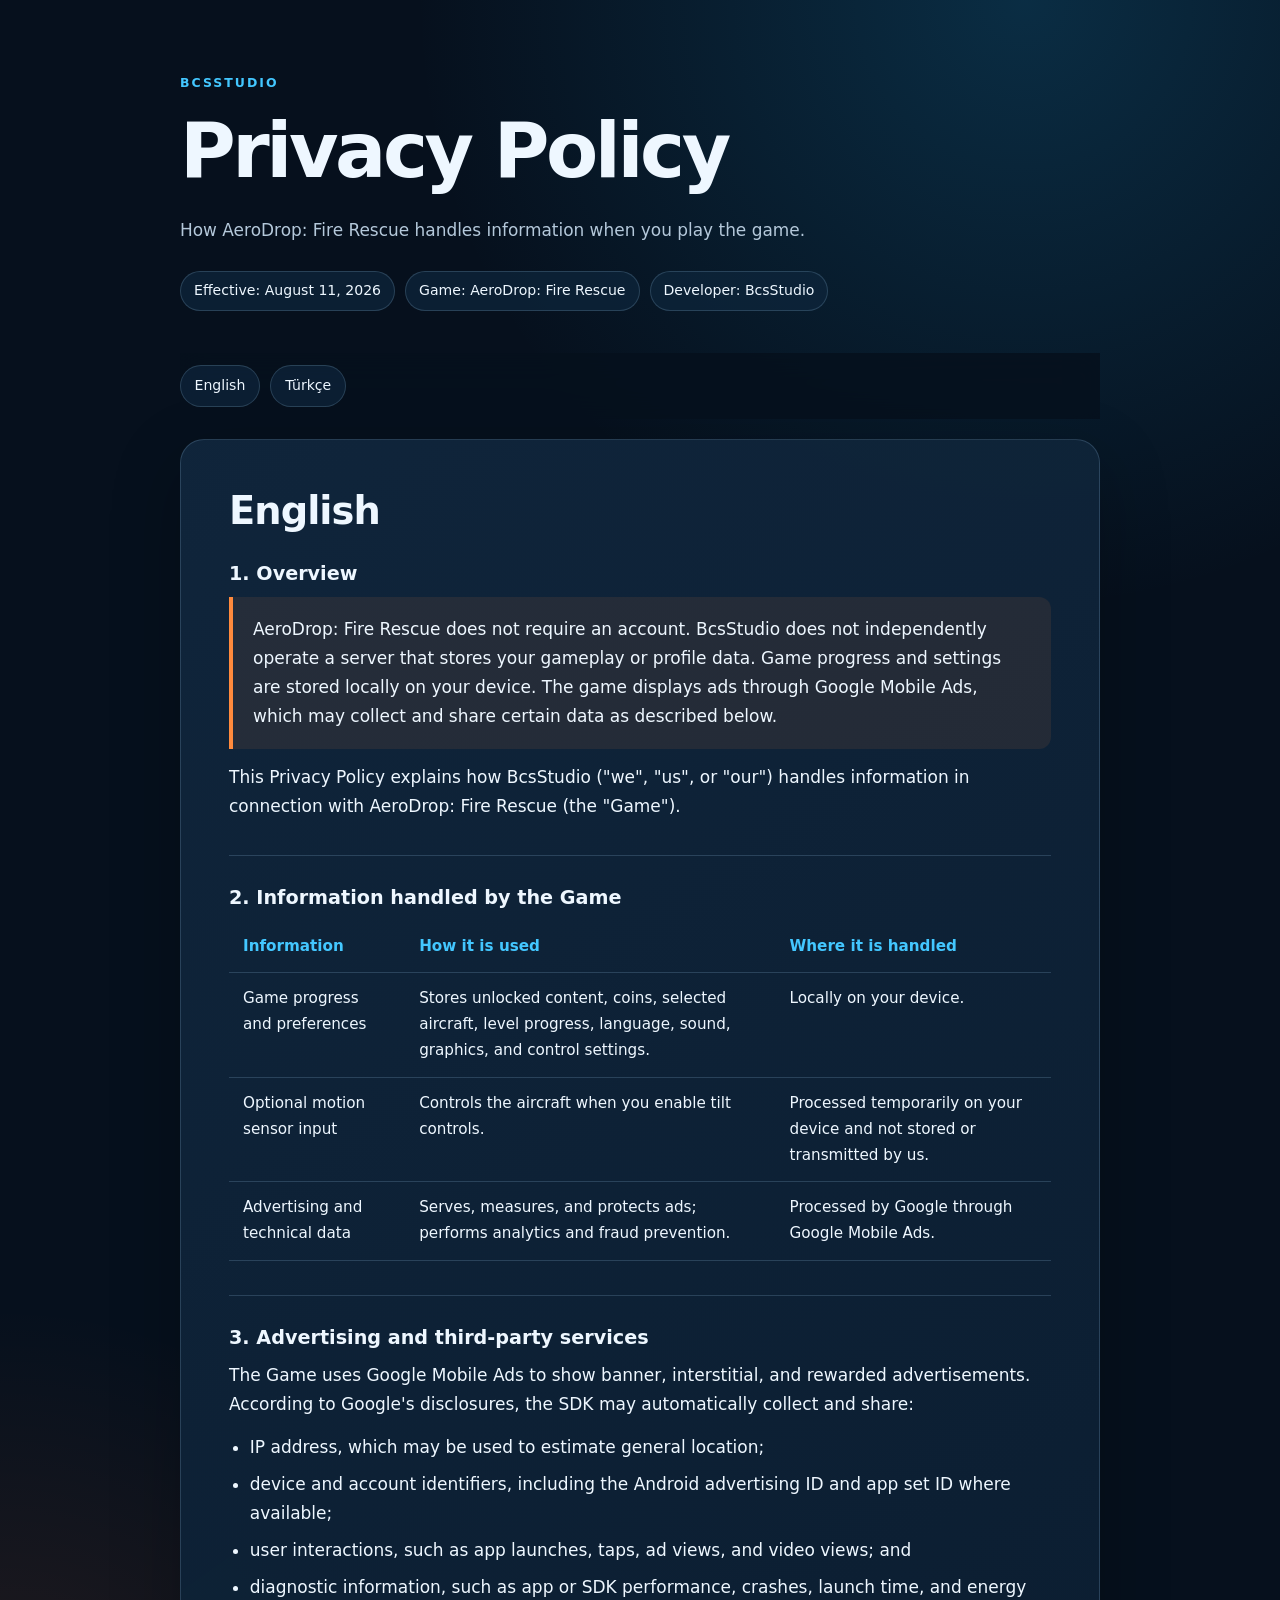
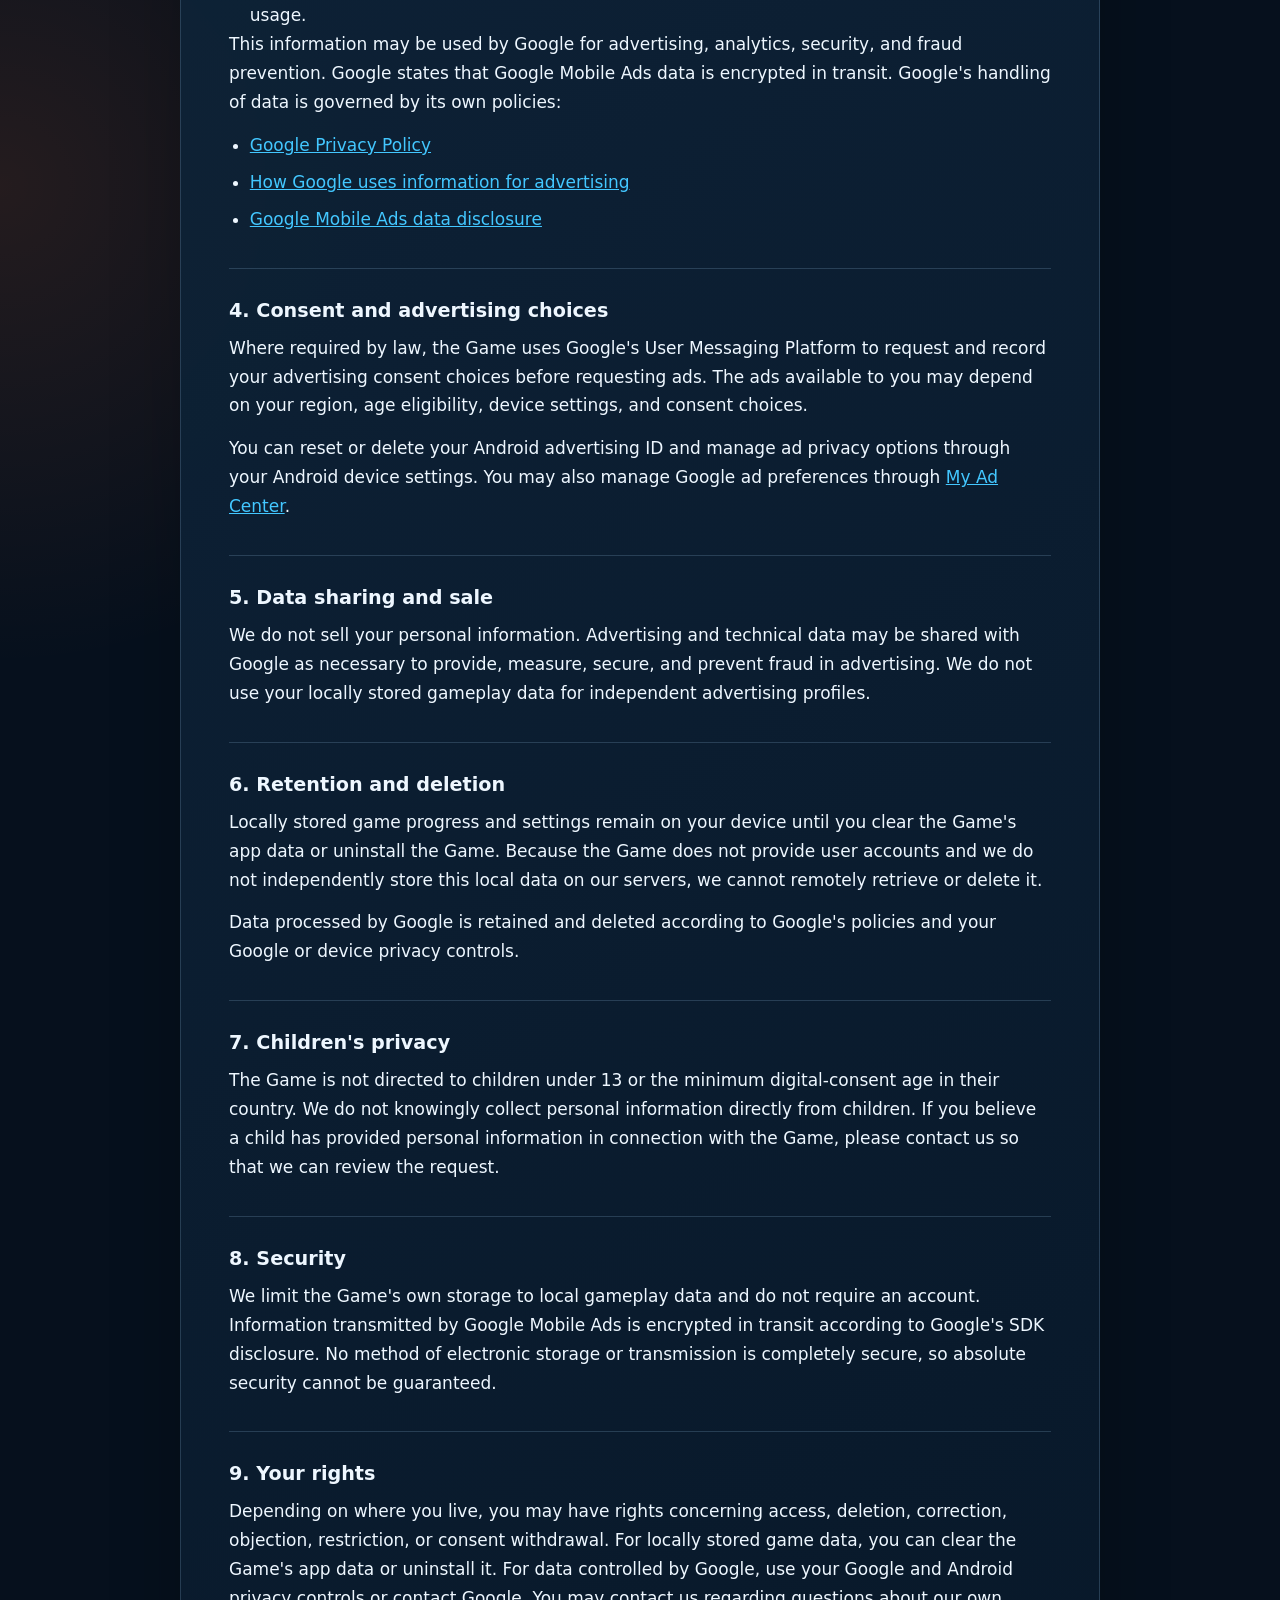
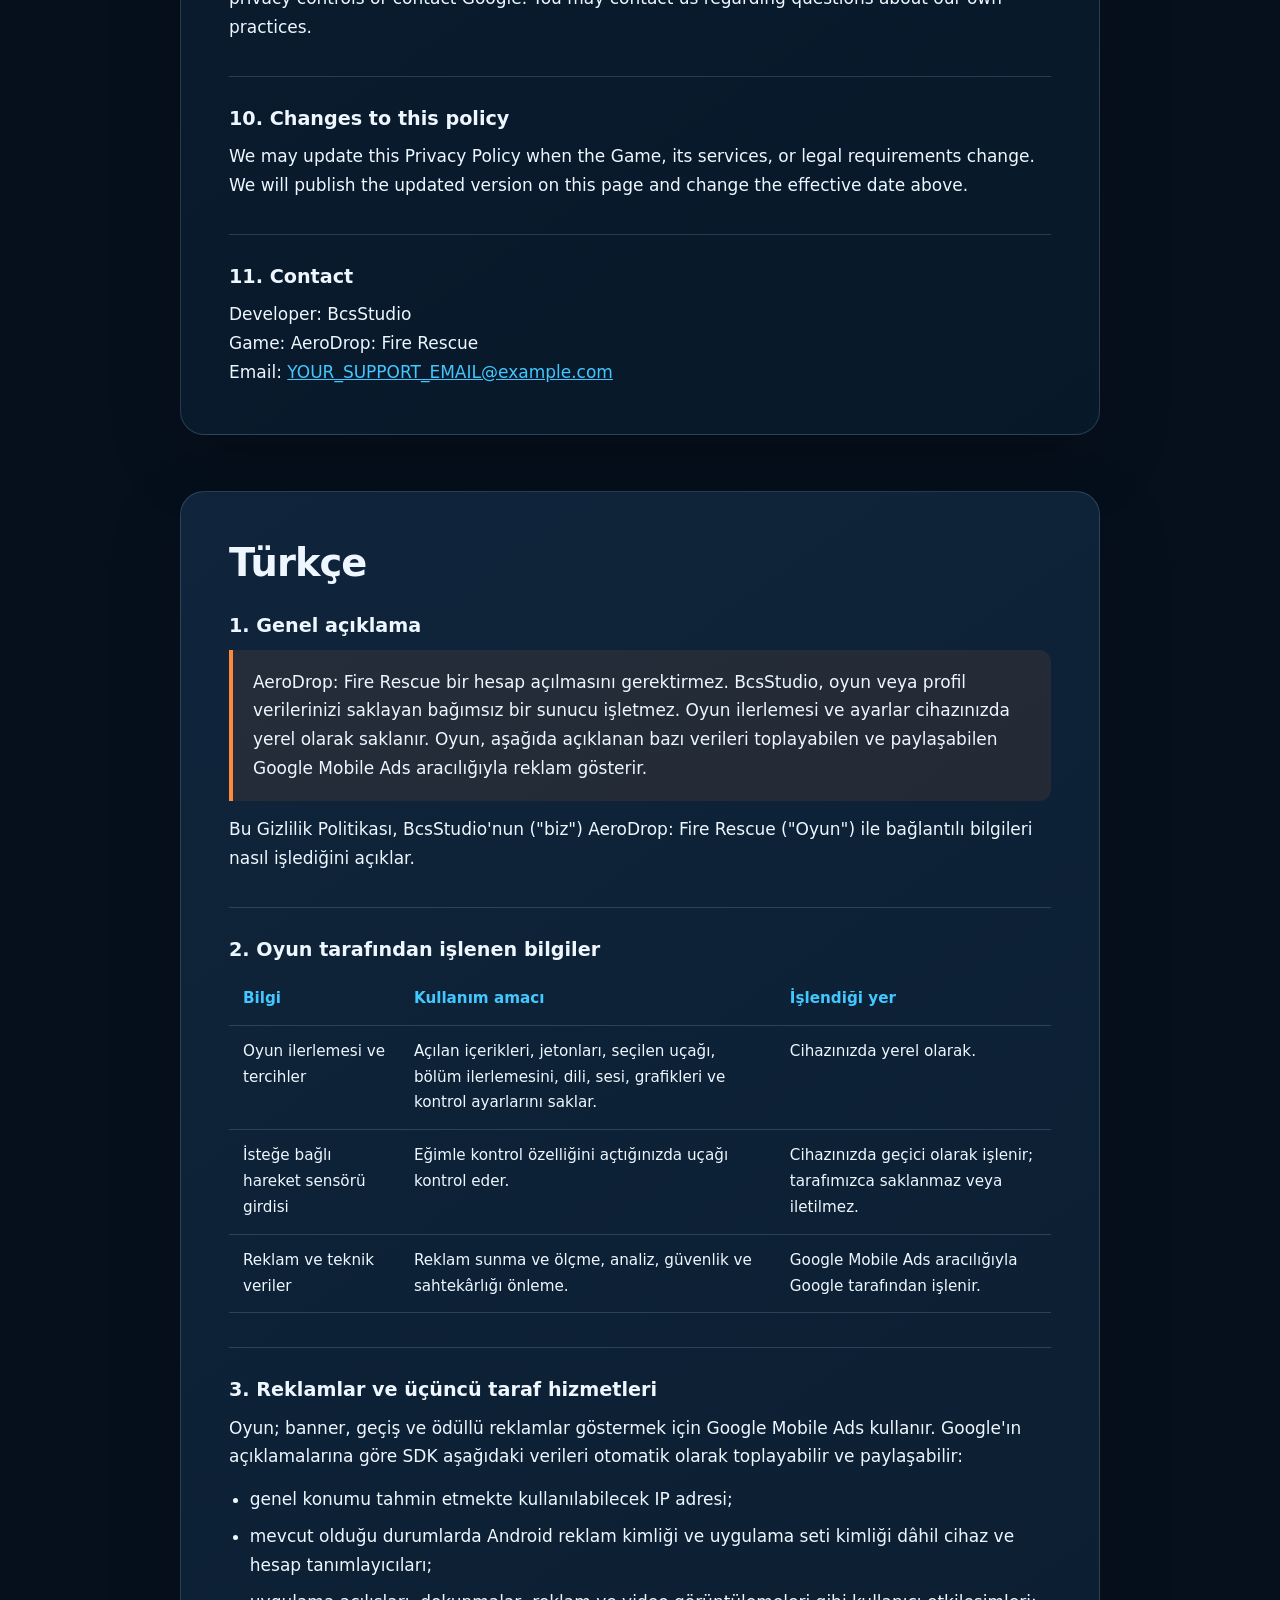
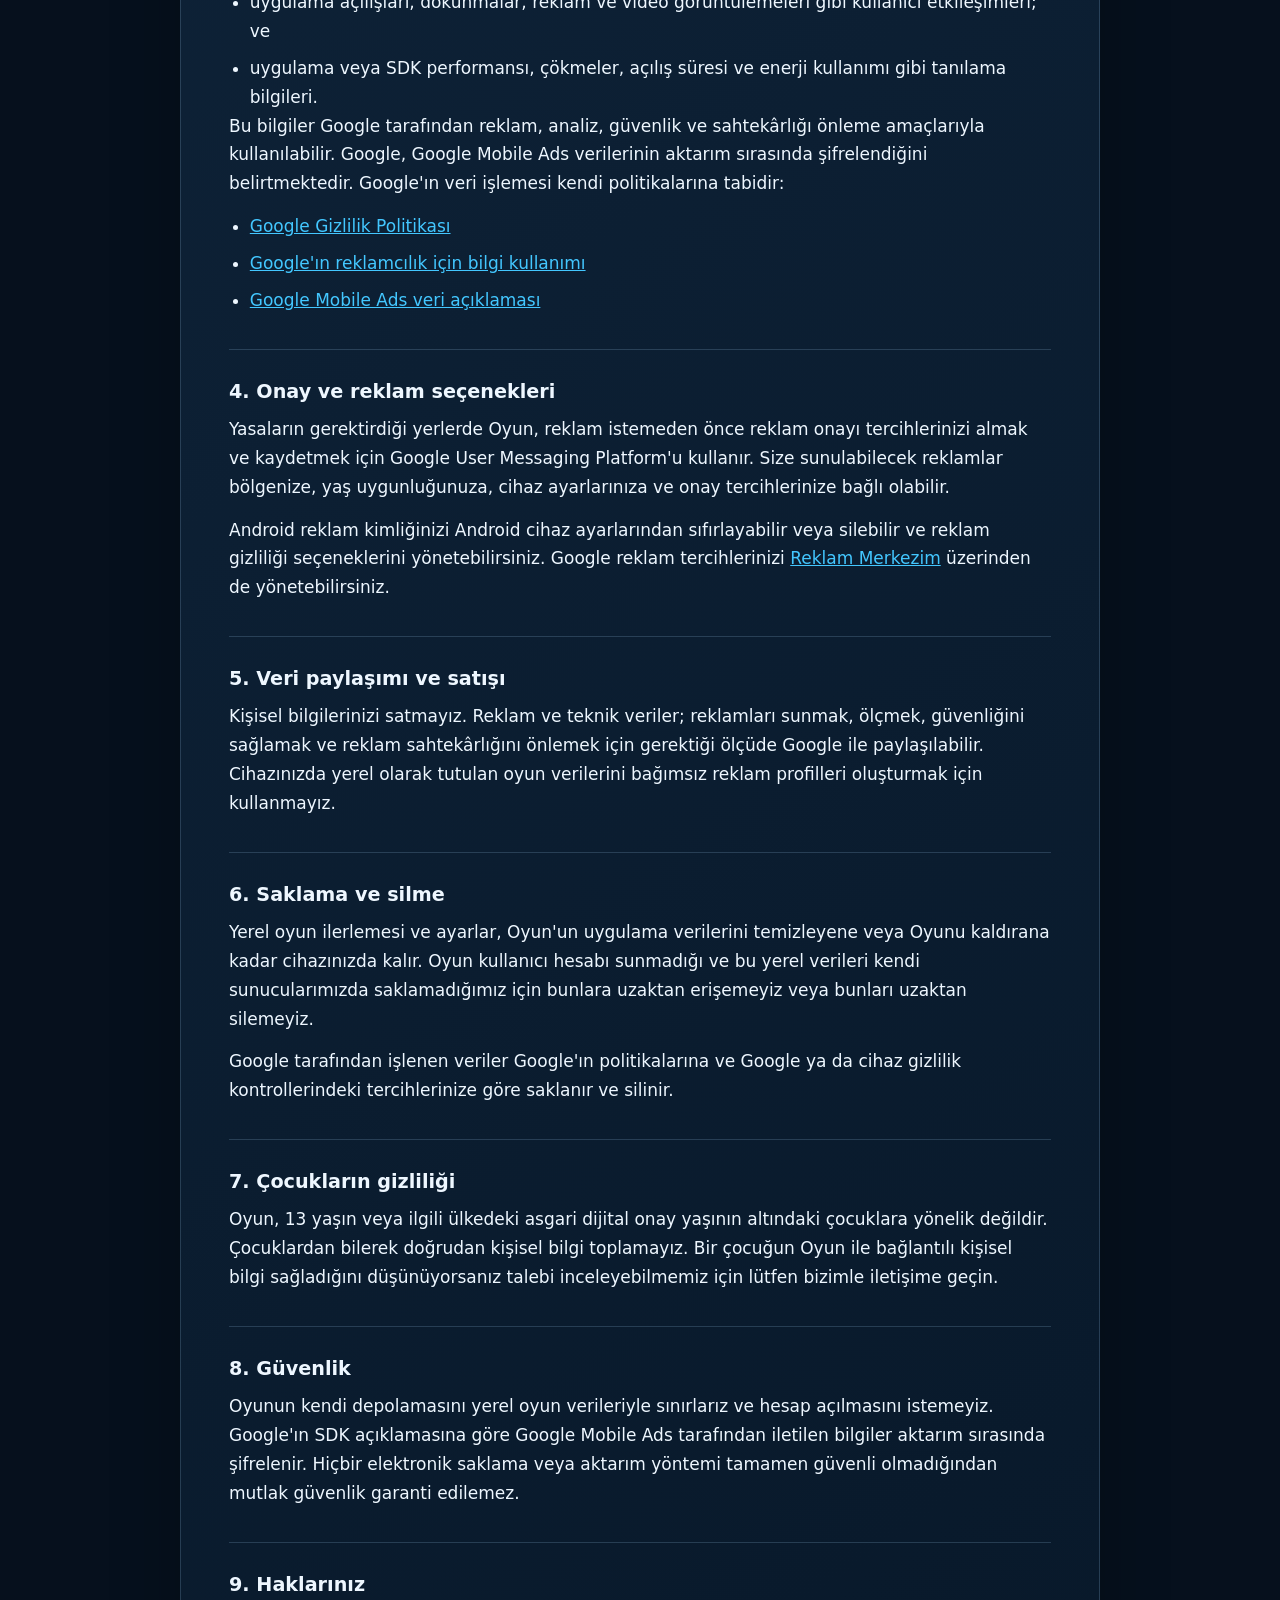
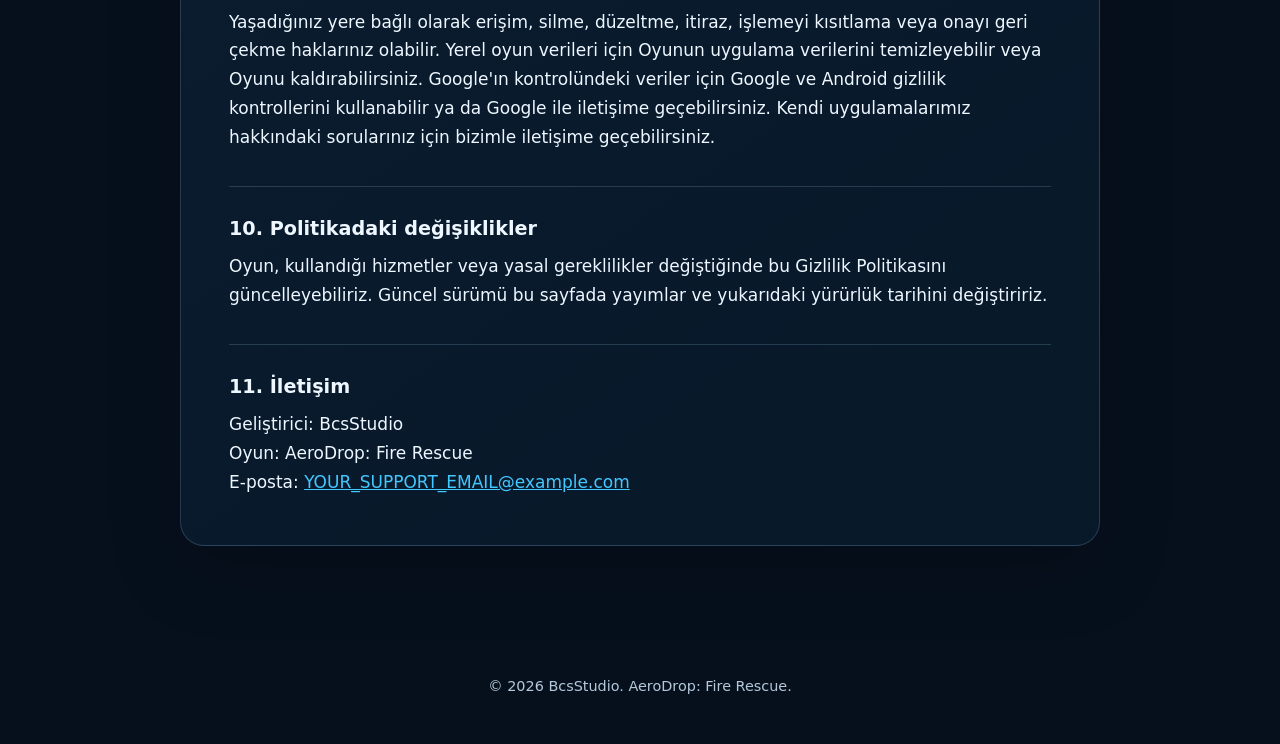
==== Game/aerodrop_fire_rescue_privacy-policy.html @ 4486714a "Add files via upload" ====
<!doctype html>
<html lang="en">
<head>
  <meta charset="utf-8">
  <meta name="viewport" content="width=device-width, initial-scale=1">
  <meta name="description" content="Privacy Policy for AeroDrop: Fire Rescue by BcsStudio.">
  <title>Privacy Policy | AeroDrop: Fire Rescue</title>
  <style>
    :root {
      color-scheme: dark;
      --bg: #06101d;
      --surface: #0b1b2d;
      --surface-2: #10263c;
      --text: #eef7ff;
      --muted: #b4c8da;
      --line: rgba(153, 201, 234, 0.2);
      --accent: #43c7ff;
      --accent-2: #ff8a3d;
      --max-width: 920px;
    }

    * { box-sizing: border-box; }

    html { scroll-behavior: smooth; }

    body {
      margin: 0;
      background:
        radial-gradient(circle at 80% 0%, rgba(23, 137, 190, 0.24), transparent 38rem),
        radial-gradient(circle at 0% 25%, rgba(255, 111, 38, 0.12), transparent 30rem),
        var(--bg);
      color: var(--text);
      font-family: Inter, ui-sans-serif, system-ui, -apple-system, BlinkMacSystemFont, "Segoe UI", sans-serif;
      font-size: 17px;
      line-height: 1.7;
    }

    a { color: var(--accent); }
    a:hover { color: #8ee1ff; }
    a:focus-visible { outline: 3px solid var(--accent-2); outline-offset: 4px; }

    .shell {
      width: min(calc(100% - 32px), var(--max-width));
      margin: 0 auto;
    }

    header { padding: 72px 0 42px; }

    .eyebrow {
      margin: 0 0 12px;
      color: var(--accent);
      font-size: 0.78rem;
      font-weight: 800;
      letter-spacing: 0.16em;
      text-transform: uppercase;
    }

    h1, h2, h3 { line-height: 1.2; }

    h1 {
      max-width: 760px;
      margin: 0;
      font-size: clamp(2.25rem, 7vw, 4.75rem);
      letter-spacing: -0.045em;
    }

    .subtitle {
      max-width: 680px;
      margin: 20px 0 0;
      color: var(--muted);
      font-size: 1.06rem;
    }

    .meta {
      display: flex;
      flex-wrap: wrap;
      gap: 10px;
      margin-top: 26px;
    }

    .pill, .language-nav a {
      border: 1px solid var(--line);
      border-radius: 999px;
      background: rgba(14, 38, 60, 0.72);
      color: var(--text);
      font-size: 0.88rem;
      text-decoration: none;
    }

    .pill { padding: 7px 13px; }

    .language-nav {
      position: sticky;
      top: 0;
      z-index: 10;
      display: flex;
      gap: 10px;
      padding: 12px 0;
      background: rgba(6, 16, 29, 0.88);
      backdrop-filter: blur(14px);
    }

    .language-nav a { padding: 8px 14px; }

    main { padding-bottom: 72px; }

    article {
      margin: 20px 0 56px;
      padding: clamp(22px, 5vw, 48px);
      border: 1px solid var(--line);
      border-radius: 24px;
      background: linear-gradient(145deg, rgba(16, 38, 60, 0.96), rgba(8, 25, 42, 0.94));
      box-shadow: 0 24px 70px rgba(0, 0, 0, 0.24);
    }

    article > h2 {
      margin: 0 0 28px;
      font-size: clamp(1.65rem, 4vw, 2.4rem);
      letter-spacing: -0.025em;
    }

    section + section {
      margin-top: 34px;
      padding-top: 30px;
      border-top: 1px solid var(--line);
    }

    h3 { margin: 0 0 12px; font-size: 1.2rem; }
    p { margin: 0 0 14px; }
    p:last-child { margin-bottom: 0; }
    ul { margin: 10px 0 0; padding-left: 1.3rem; }
    li + li { margin-top: 8px; }

    .summary {
      padding: 18px 20px;
      border-left: 4px solid var(--accent-2);
      border-radius: 0 12px 12px 0;
      background: rgba(255, 138, 61, 0.09);
    }

    .table-wrap { overflow-x: auto; }

    table {
      width: 100%;
      border-collapse: collapse;
      font-size: 0.95rem;
    }

    th, td {
      padding: 13px 14px;
      border-bottom: 1px solid var(--line);
      text-align: left;
      vertical-align: top;
    }

    th { color: var(--accent); }

    footer {
      padding: 0 0 46px;
      color: var(--muted);
      font-size: 0.9rem;
      text-align: center;
    }

    @media (max-width: 600px) {
      header { padding-top: 48px; }
      body { font-size: 16px; }
      article { border-radius: 18px; }
      th, td { min-width: 180px; }
    }

    @media (prefers-reduced-motion: reduce) {
      html { scroll-behavior: auto; }
    }
  </style>
</head>
<body>
  <header class="shell">
    <p class="eyebrow">BcsStudio</p>
    <h1>Privacy Policy</h1>
    <p class="subtitle">How AeroDrop: Fire Rescue handles information when you play the game.</p>
    <div class="meta" aria-label="Policy details">
      <span class="pill">Effective: August 11, 2026</span>
      <span class="pill">Game: AeroDrop: Fire Rescue</span>
      <span class="pill">Developer: BcsStudio</span>
    </div>
  </header>

  <div class="shell language-nav" aria-label="Language navigation">
    <a href="#english" lang="en">English</a>
    <a href="#turkce" lang="tr">Türkçe</a>
  </div>

  <main class="shell">
    <article id="english" lang="en">
      <h2>English</h2>

      <section>
        <h3>1. Overview</h3>
        <p class="summary">AeroDrop: Fire Rescue does not require an account. BcsStudio does not independently operate a server that stores your gameplay or profile data. Game progress and settings are stored locally on your device. The game displays ads through Google Mobile Ads, which may collect and share certain data as described below.</p>
        <p>This Privacy Policy explains how BcsStudio ("we", "us", or "our") handles information in connection with AeroDrop: Fire Rescue (the "Game").</p>
      </section>

      <section>
        <h3>2. Information handled by the Game</h3>
        <div class="table-wrap">
          <table>
            <thead>
              <tr><th>Information</th><th>How it is used</th><th>Where it is handled</th></tr>
            </thead>
            <tbody>
              <tr><td>Game progress and preferences</td><td>Stores unlocked content, coins, selected aircraft, level progress, language, sound, graphics, and control settings.</td><td>Locally on your device.</td></tr>
              <tr><td>Optional motion sensor input</td><td>Controls the aircraft when you enable tilt controls.</td><td>Processed temporarily on your device and not stored or transmitted by us.</td></tr>
              <tr><td>Advertising and technical data</td><td>Serves, measures, and protects ads; performs analytics and fraud prevention.</td><td>Processed by Google through Google Mobile Ads.</td></tr>
            </tbody>
          </table>
        </div>
      </section>

      <section>
        <h3>3. Advertising and third-party services</h3>
        <p>The Game uses Google Mobile Ads to show banner, interstitial, and rewarded advertisements. According to Google's disclosures, the SDK may automatically collect and share:</p>
        <ul>
          <li>IP address, which may be used to estimate general location;</li>
          <li>device and account identifiers, including the Android advertising ID and app set ID where available;</li>
          <li>user interactions, such as app launches, taps, ad views, and video views; and</li>
          <li>diagnostic information, such as app or SDK performance, crashes, launch time, and energy usage.</li>
        </ul>
        <p>This information may be used by Google for advertising, analytics, security, and fraud prevention. Google states that Google Mobile Ads data is encrypted in transit. Google's handling of data is governed by its own policies:</p>
        <ul>
          <li><a href="https://policies.google.com/privacy" rel="noopener noreferrer">Google Privacy Policy</a></li>
          <li><a href="https://policies.google.com/technologies/ads" rel="noopener noreferrer">How Google uses information for advertising</a></li>
          <li><a href="https://developers.google.com/admob/android/privacy/play-data-disclosure" rel="noopener noreferrer">Google Mobile Ads data disclosure</a></li>
        </ul>
      </section>

      <section>
        <h3>4. Consent and advertising choices</h3>
        <p>Where required by law, the Game uses Google's User Messaging Platform to request and record your advertising consent choices before requesting ads. The ads available to you may depend on your region, age eligibility, device settings, and consent choices.</p>
        <p>You can reset or delete your Android advertising ID and manage ad privacy options through your Android device settings. You may also manage Google ad preferences through <a href="https://myadcenter.google.com/" rel="noopener noreferrer">My Ad Center</a>.</p>
      </section>

      <section>
        <h3>5. Data sharing and sale</h3>
        <p>We do not sell your personal information. Advertising and technical data may be shared with Google as necessary to provide, measure, secure, and prevent fraud in advertising. We do not use your locally stored gameplay data for independent advertising profiles.</p>
      </section>

      <section>
        <h3>6. Retention and deletion</h3>
        <p>Locally stored game progress and settings remain on your device until you clear the Game's app data or uninstall the Game. Because the Game does not provide user accounts and we do not independently store this local data on our servers, we cannot remotely retrieve or delete it.</p>
        <p>Data processed by Google is retained and deleted according to Google's policies and your Google or device privacy controls.</p>
      </section>

      <section>
        <h3>7. Children's privacy</h3>
        <p>The Game is not directed to children under 13 or the minimum digital-consent age in their country. We do not knowingly collect personal information directly from children. If you believe a child has provided personal information in connection with the Game, please contact us so that we can review the request.</p>
      </section>

      <section>
        <h3>8. Security</h3>
        <p>We limit the Game's own storage to local gameplay data and do not require an account. Information transmitted by Google Mobile Ads is encrypted in transit according to Google's SDK disclosure. No method of electronic storage or transmission is completely secure, so absolute security cannot be guaranteed.</p>
      </section>

      <section>
        <h3>9. Your rights</h3>
        <p>Depending on where you live, you may have rights concerning access, deletion, correction, objection, restriction, or consent withdrawal. For locally stored game data, you can clear the Game's app data or uninstall it. For data controlled by Google, use your Google and Android privacy controls or contact Google. You may contact us regarding questions about our own practices.</p>
      </section>

      <section>
        <h3>10. Changes to this policy</h3>
        <p>We may update this Privacy Policy when the Game, its services, or legal requirements change. We will publish the updated version on this page and change the effective date above.</p>
      </section>

      <section>
        <h3>11. Contact</h3>
        <p>Developer: BcsStudio<br>Game: AeroDrop: Fire Rescue<br>Email: <a href="mailto:YOUR_SUPPORT_EMAIL@example.com">YOUR_SUPPORT_EMAIL@example.com</a></p>
      </section>
    </article>

    <article id="turkce" lang="tr">
      <h2>Türkçe</h2>

      <section>
        <h3>1. Genel açıklama</h3>
        <p class="summary">AeroDrop: Fire Rescue bir hesap açılmasını gerektirmez. BcsStudio, oyun veya profil verilerinizi saklayan bağımsız bir sunucu işletmez. Oyun ilerlemesi ve ayarlar cihazınızda yerel olarak saklanır. Oyun, aşağıda açıklanan bazı verileri toplayabilen ve paylaşabilen Google Mobile Ads aracılığıyla reklam gösterir.</p>
        <p>Bu Gizlilik Politikası, BcsStudio'nun ("biz") AeroDrop: Fire Rescue ("Oyun") ile bağlantılı bilgileri nasıl işlediğini açıklar.</p>
      </section>

      <section>
        <h3>2. Oyun tarafından işlenen bilgiler</h3>
        <div class="table-wrap">
          <table>
            <thead>
              <tr><th>Bilgi</th><th>Kullanım amacı</th><th>İşlendiği yer</th></tr>
            </thead>
            <tbody>
              <tr><td>Oyun ilerlemesi ve tercihler</td><td>Açılan içerikleri, jetonları, seçilen uçağı, bölüm ilerlemesini, dili, sesi, grafikleri ve kontrol ayarlarını saklar.</td><td>Cihazınızda yerel olarak.</td></tr>
              <tr><td>İsteğe bağlı hareket sensörü girdisi</td><td>Eğimle kontrol özelliğini açtığınızda uçağı kontrol eder.</td><td>Cihazınızda geçici olarak işlenir; tarafımızca saklanmaz veya iletilmez.</td></tr>
              <tr><td>Reklam ve teknik veriler</td><td>Reklam sunma ve ölçme, analiz, güvenlik ve sahtekârlığı önleme.</td><td>Google Mobile Ads aracılığıyla Google tarafından işlenir.</td></tr>
            </tbody>
          </table>
        </div>
      </section>

      <section>
        <h3>3. Reklamlar ve üçüncü taraf hizmetleri</h3>
        <p>Oyun; banner, geçiş ve ödüllü reklamlar göstermek için Google Mobile Ads kullanır. Google'ın açıklamalarına göre SDK aşağıdaki verileri otomatik olarak toplayabilir ve paylaşabilir:</p>
        <ul>
          <li>genel konumu tahmin etmekte kullanılabilecek IP adresi;</li>
          <li>mevcut olduğu durumlarda Android reklam kimliği ve uygulama seti kimliği dâhil cihaz ve hesap tanımlayıcıları;</li>
          <li>uygulama açılışları, dokunmalar, reklam ve video görüntülemeleri gibi kullanıcı etkileşimleri; ve</li>
          <li>uygulama veya SDK performansı, çökmeler, açılış süresi ve enerji kullanımı gibi tanılama bilgileri.</li>
        </ul>
        <p>Bu bilgiler Google tarafından reklam, analiz, güvenlik ve sahtekârlığı önleme amaçlarıyla kullanılabilir. Google, Google Mobile Ads verilerinin aktarım sırasında şifrelendiğini belirtmektedir. Google'ın veri işlemesi kendi politikalarına tabidir:</p>
        <ul>
          <li><a href="https://policies.google.com/privacy?hl=tr" rel="noopener noreferrer">Google Gizlilik Politikası</a></li>
          <li><a href="https://policies.google.com/technologies/ads?hl=tr" rel="noopener noreferrer">Google'ın reklamcılık için bilgi kullanımı</a></li>
          <li><a href="https://developers.google.com/admob/android/privacy/play-data-disclosure" rel="noopener noreferrer">Google Mobile Ads veri açıklaması</a></li>
        </ul>
      </section>

      <section>
        <h3>4. Onay ve reklam seçenekleri</h3>
        <p>Yasaların gerektirdiği yerlerde Oyun, reklam istemeden önce reklam onayı tercihlerinizi almak ve kaydetmek için Google User Messaging Platform'u kullanır. Size sunulabilecek reklamlar bölgenize, yaş uygunluğunuza, cihaz ayarlarınıza ve onay tercihlerinize bağlı olabilir.</p>
        <p>Android reklam kimliğinizi Android cihaz ayarlarından sıfırlayabilir veya silebilir ve reklam gizliliği seçeneklerini yönetebilirsiniz. Google reklam tercihlerinizi <a href="https://myadcenter.google.com/" rel="noopener noreferrer">Reklam Merkezim</a> üzerinden de yönetebilirsiniz.</p>
      </section>

      <section>
        <h3>5. Veri paylaşımı ve satışı</h3>
        <p>Kişisel bilgilerinizi satmayız. Reklam ve teknik veriler; reklamları sunmak, ölçmek, güvenliğini sağlamak ve reklam sahtekârlığını önlemek için gerektiği ölçüde Google ile paylaşılabilir. Cihazınızda yerel olarak tutulan oyun verilerini bağımsız reklam profilleri oluşturmak için kullanmayız.</p>
      </section>

      <section>
        <h3>6. Saklama ve silme</h3>
        <p>Yerel oyun ilerlemesi ve ayarlar, Oyun'un uygulama verilerini temizleyene veya Oyunu kaldırana kadar cihazınızda kalır. Oyun kullanıcı hesabı sunmadığı ve bu yerel verileri kendi sunucularımızda saklamadığımız için bunlara uzaktan erişemeyiz veya bunları uzaktan silemeyiz.</p>
        <p>Google tarafından işlenen veriler Google'ın politikalarına ve Google ya da cihaz gizlilik kontrollerindeki tercihlerinize göre saklanır ve silinir.</p>
      </section>

      <section>
        <h3>7. Çocukların gizliliği</h3>
        <p>Oyun, 13 yaşın veya ilgili ülkedeki asgari dijital onay yaşının altındaki çocuklara yönelik değildir. Çocuklardan bilerek doğrudan kişisel bilgi toplamayız. Bir çocuğun Oyun ile bağlantılı kişisel bilgi sağladığını düşünüyorsanız talebi inceleyebilmemiz için lütfen bizimle iletişime geçin.</p>
      </section>

      <section>
        <h3>8. Güvenlik</h3>
        <p>Oyunun kendi depolamasını yerel oyun verileriyle sınırlarız ve hesap açılmasını istemeyiz. Google'ın SDK açıklamasına göre Google Mobile Ads tarafından iletilen bilgiler aktarım sırasında şifrelenir. Hiçbir elektronik saklama veya aktarım yöntemi tamamen güvenli olmadığından mutlak güvenlik garanti edilemez.</p>
      </section>

      <section>
        <h3>9. Haklarınız</h3>
        <p>Yaşadığınız yere bağlı olarak erişim, silme, düzeltme, itiraz, işlemeyi kısıtlama veya onayı geri çekme haklarınız olabilir. Yerel oyun verileri için Oyunun uygulama verilerini temizleyebilir veya Oyunu kaldırabilirsiniz. Google'ın kontrolündeki veriler için Google ve Android gizlilik kontrollerini kullanabilir ya da Google ile iletişime geçebilirsiniz. Kendi uygulamalarımız hakkındaki sorularınız için bizimle iletişime geçebilirsiniz.</p>
      </section>

      <section>
        <h3>10. Politikadaki değişiklikler</h3>
        <p>Oyun, kullandığı hizmetler veya yasal gereklilikler değiştiğinde bu Gizlilik Politikasını güncelleyebiliriz. Güncel sürümü bu sayfada yayımlar ve yukarıdaki yürürlük tarihini değiştiririz.</p>
      </section>

      <section>
        <h3>11. İletişim</h3>
        <p>Geliştirici: BcsStudio<br>Oyun: AeroDrop: Fire Rescue<br>E-posta: <a href="mailto:YOUR_SUPPORT_EMAIL@example.com">YOUR_SUPPORT_EMAIL@example.com</a></p>
      </section>
    </article>
  </main>

  <footer class="shell">
    &copy; 2026 BcsStudio. AeroDrop: Fire Rescue.
  </footer>
</body>
</html>
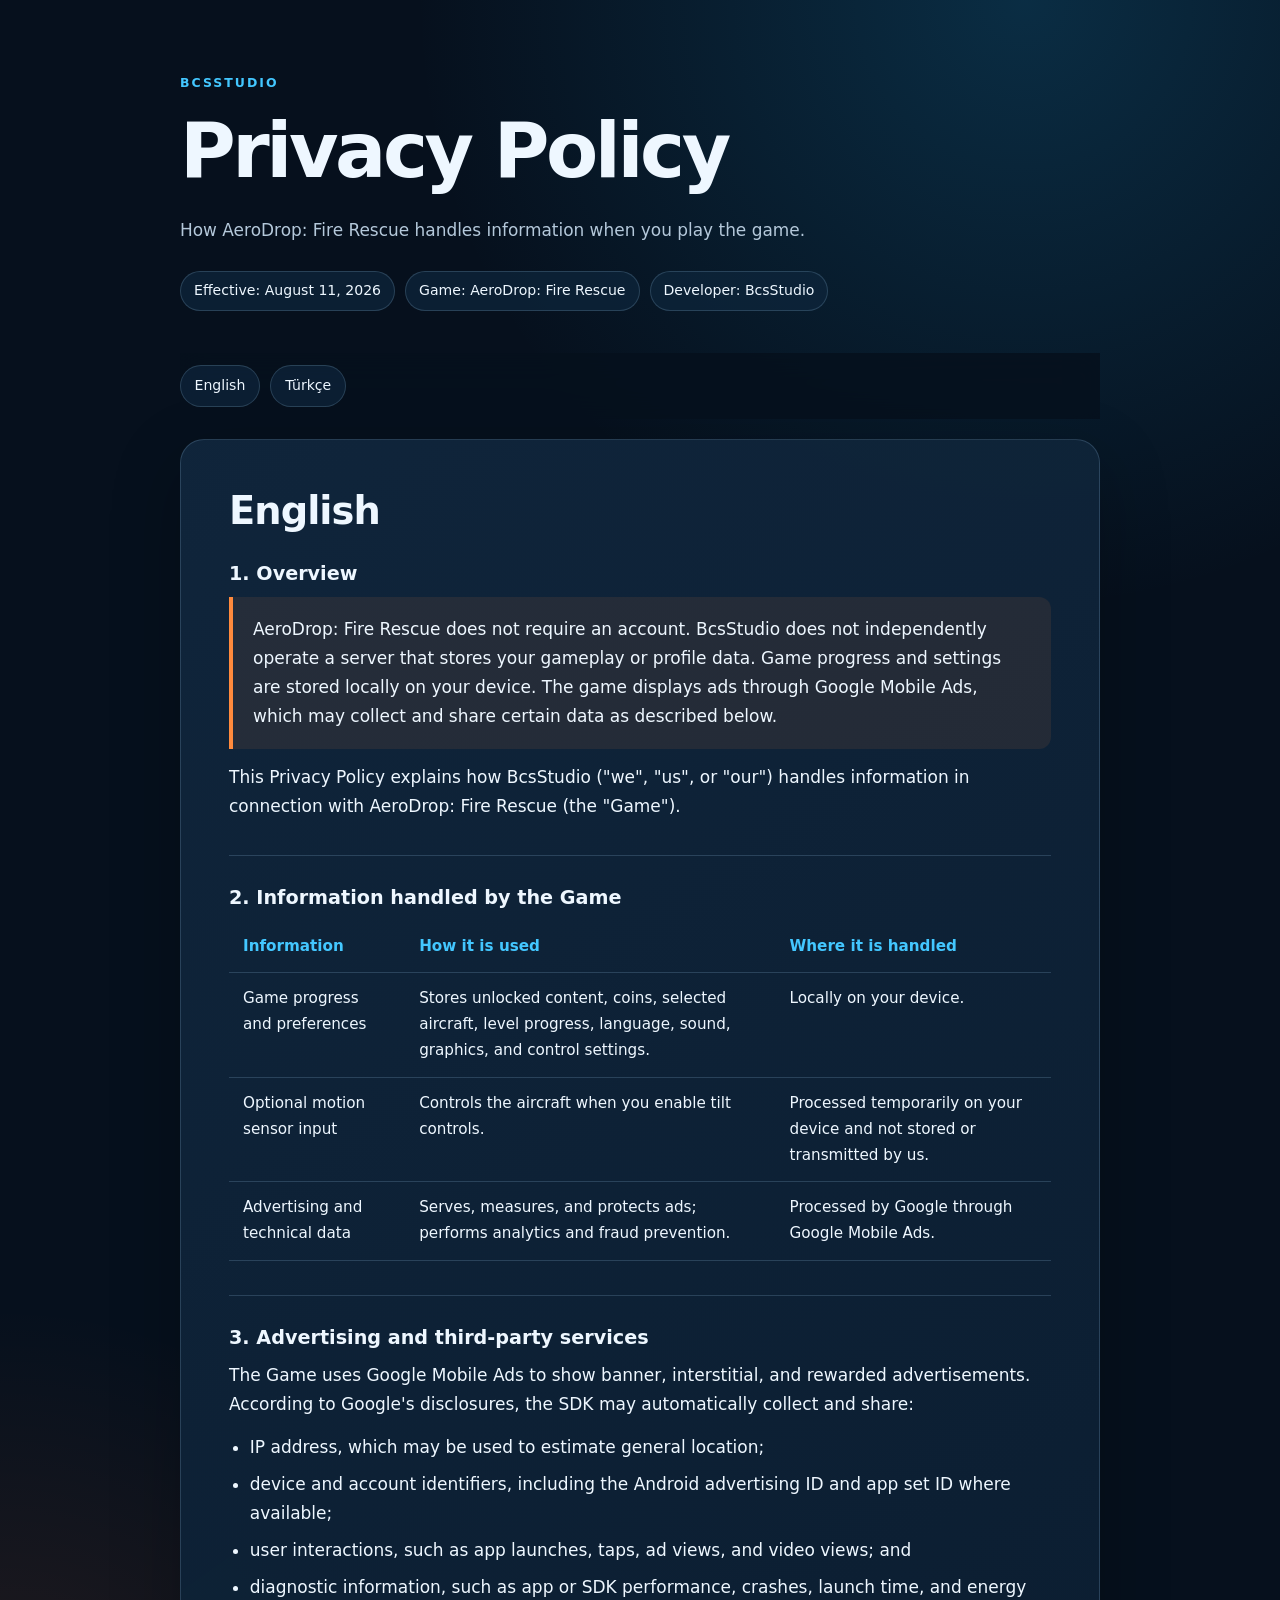
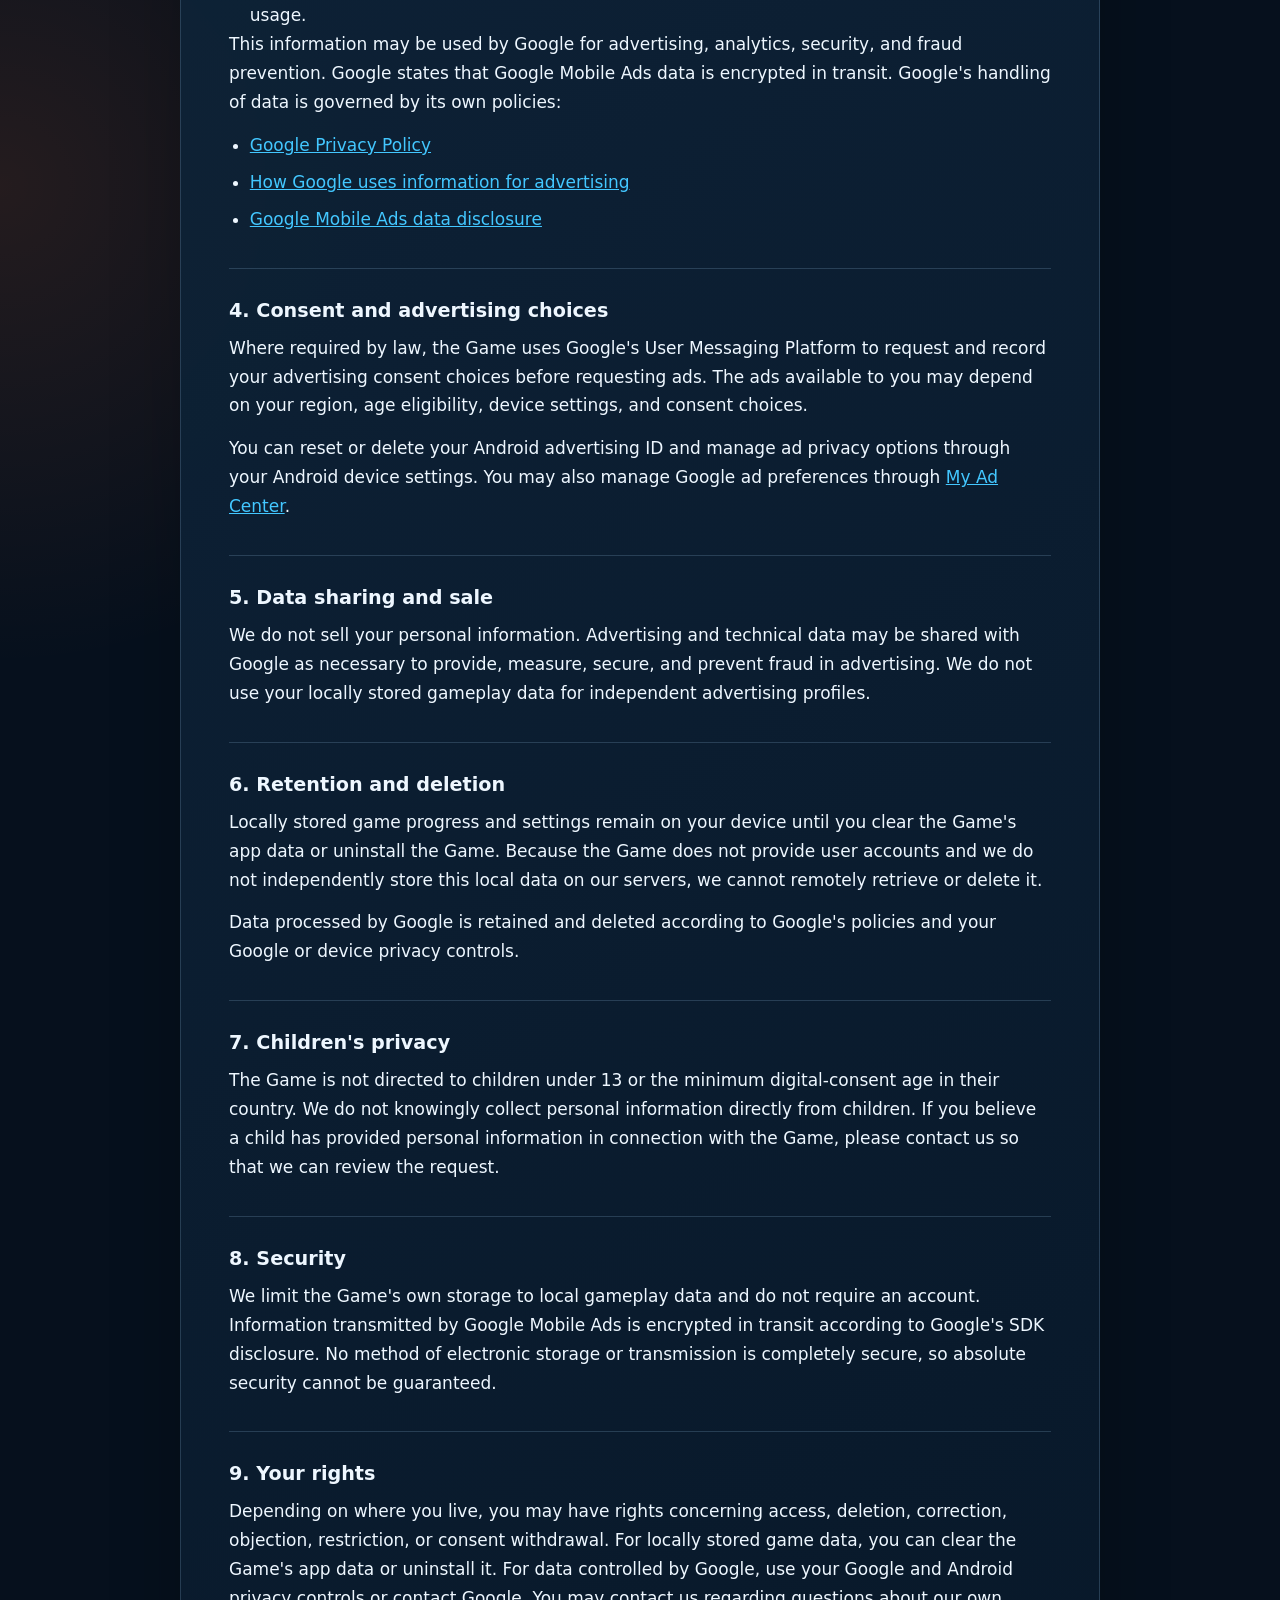
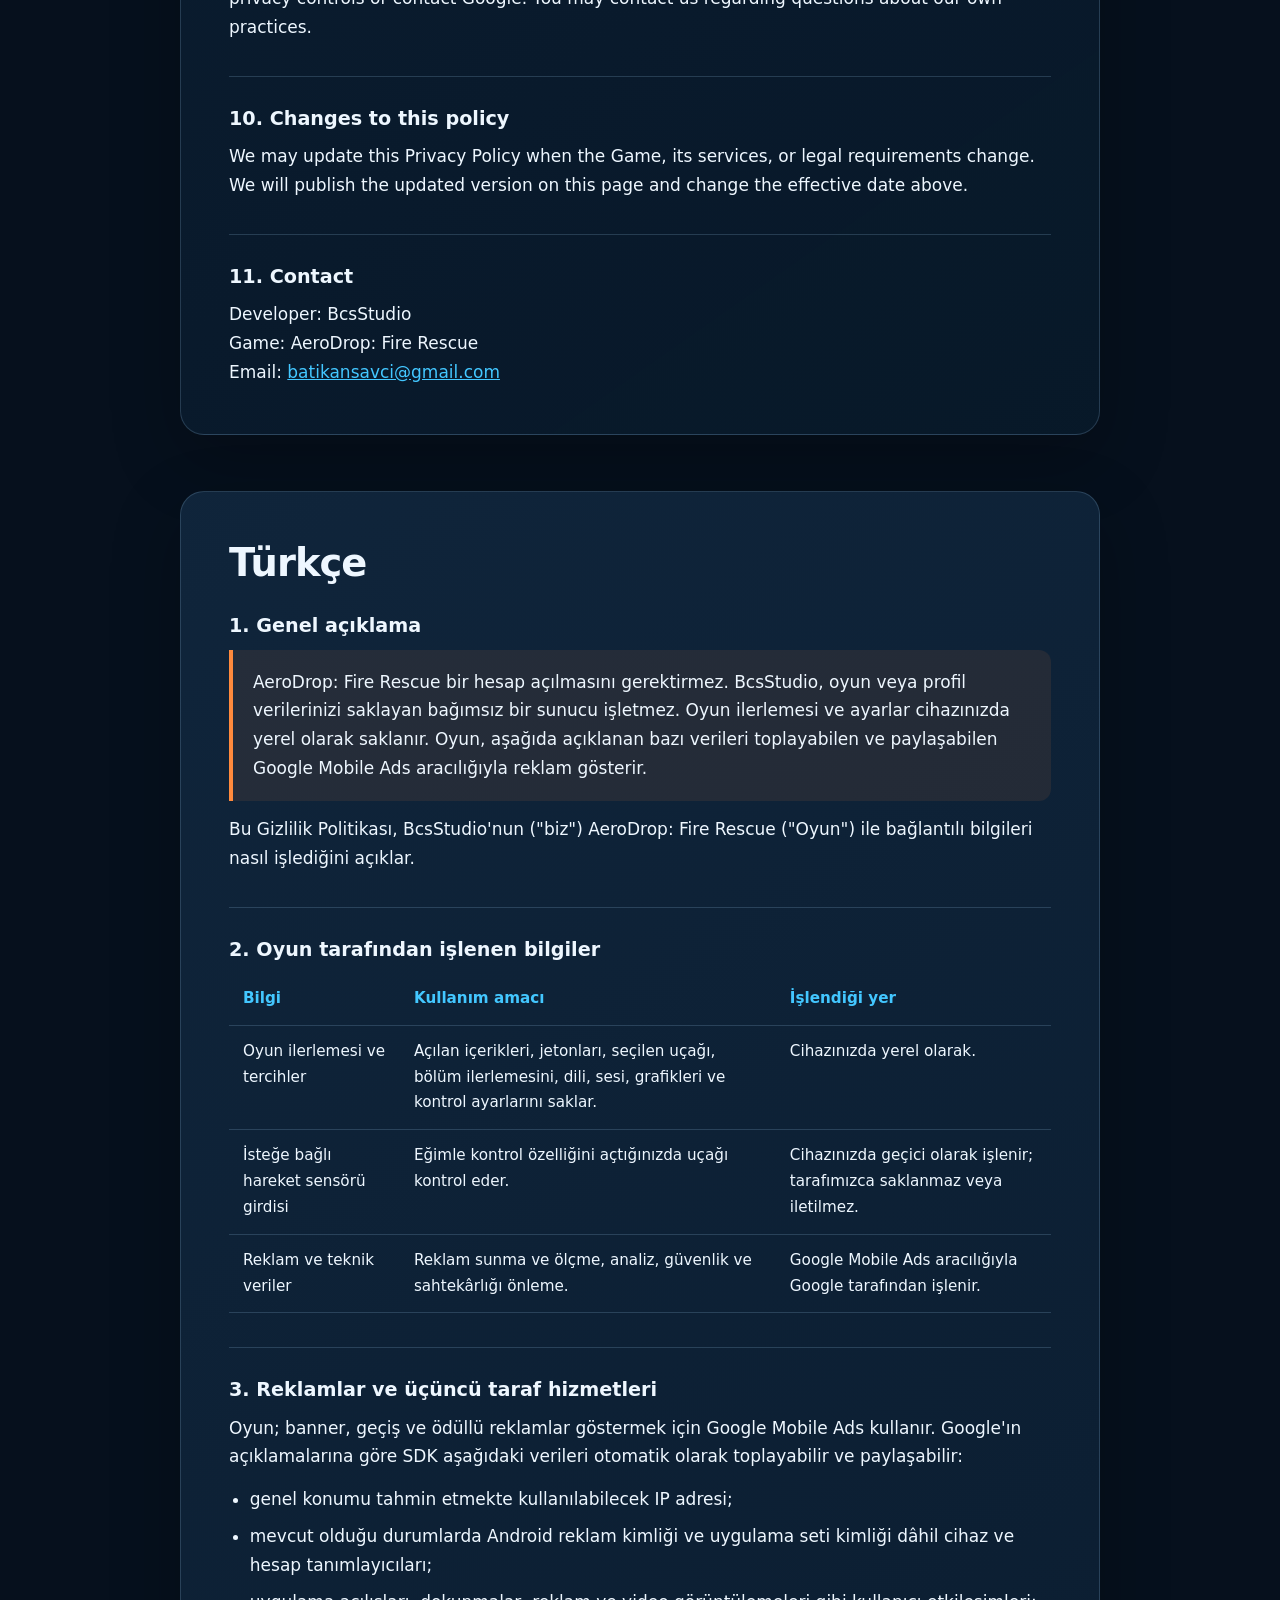
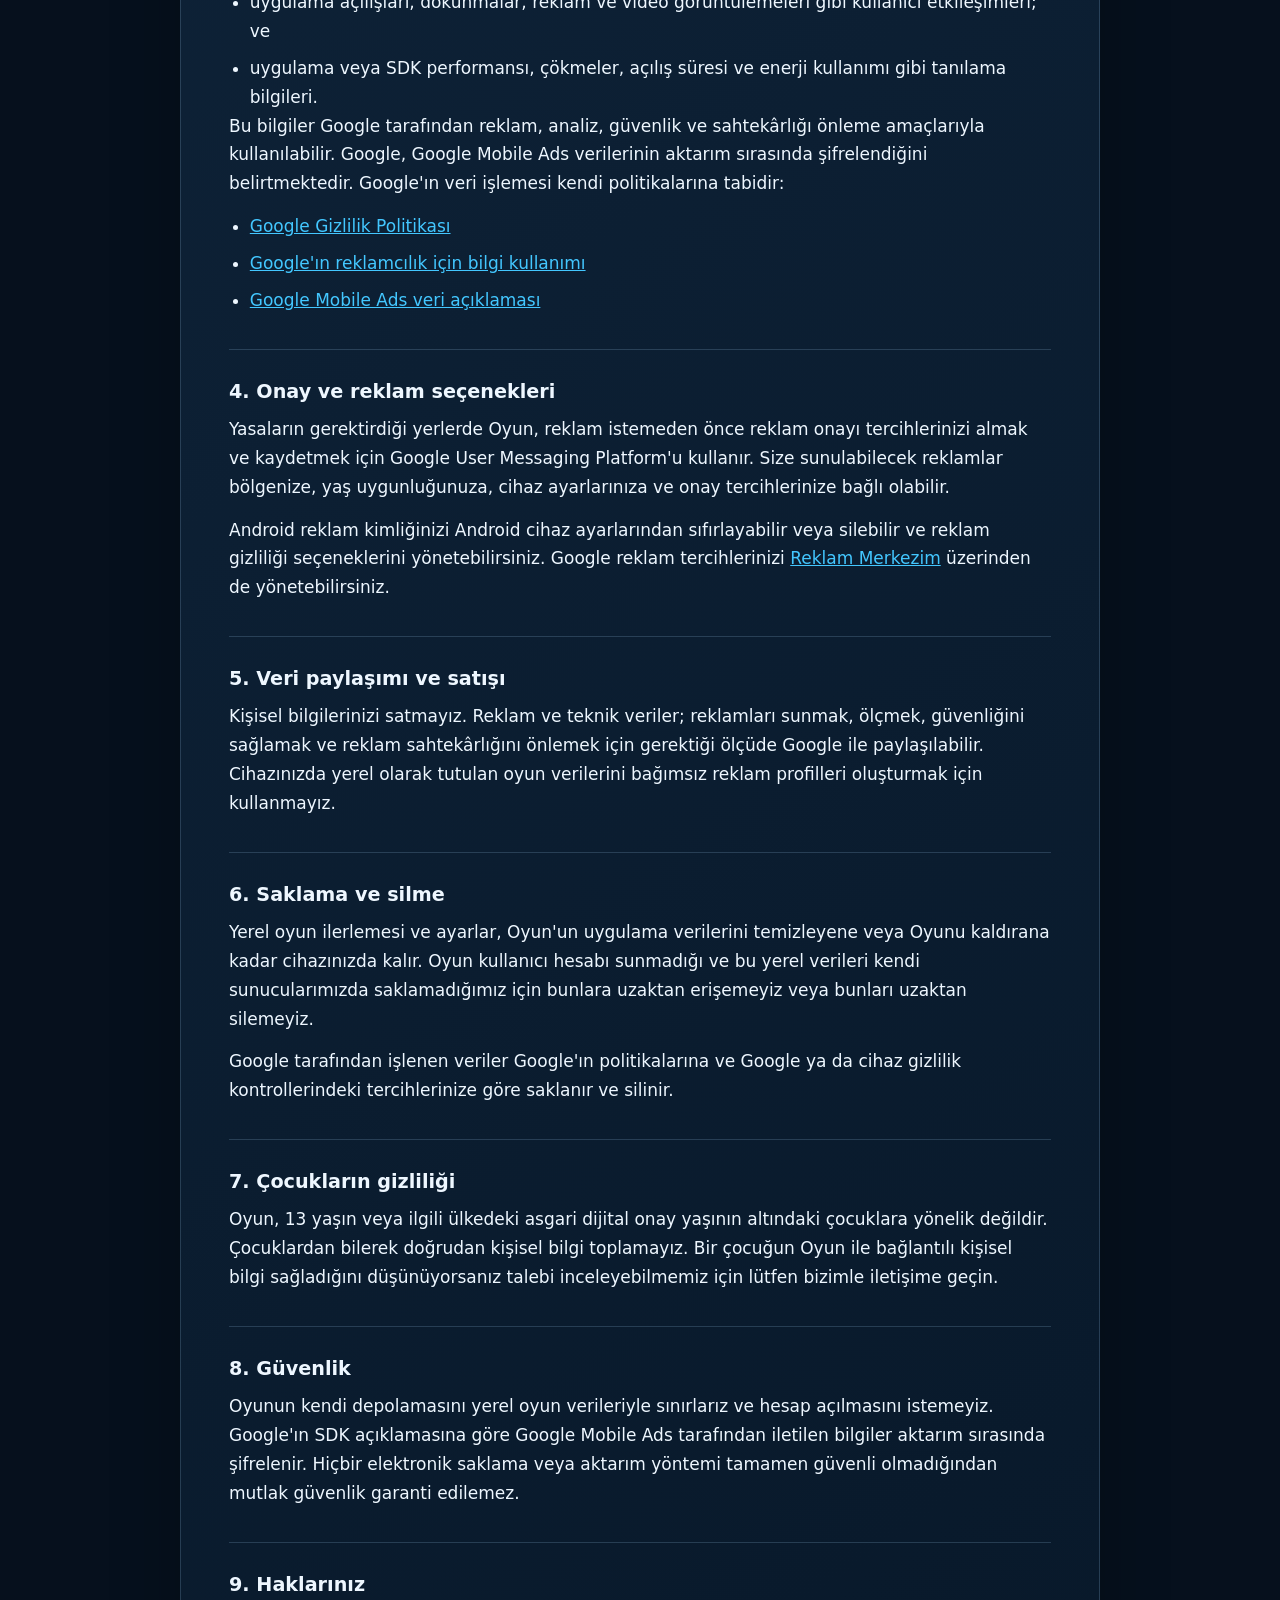
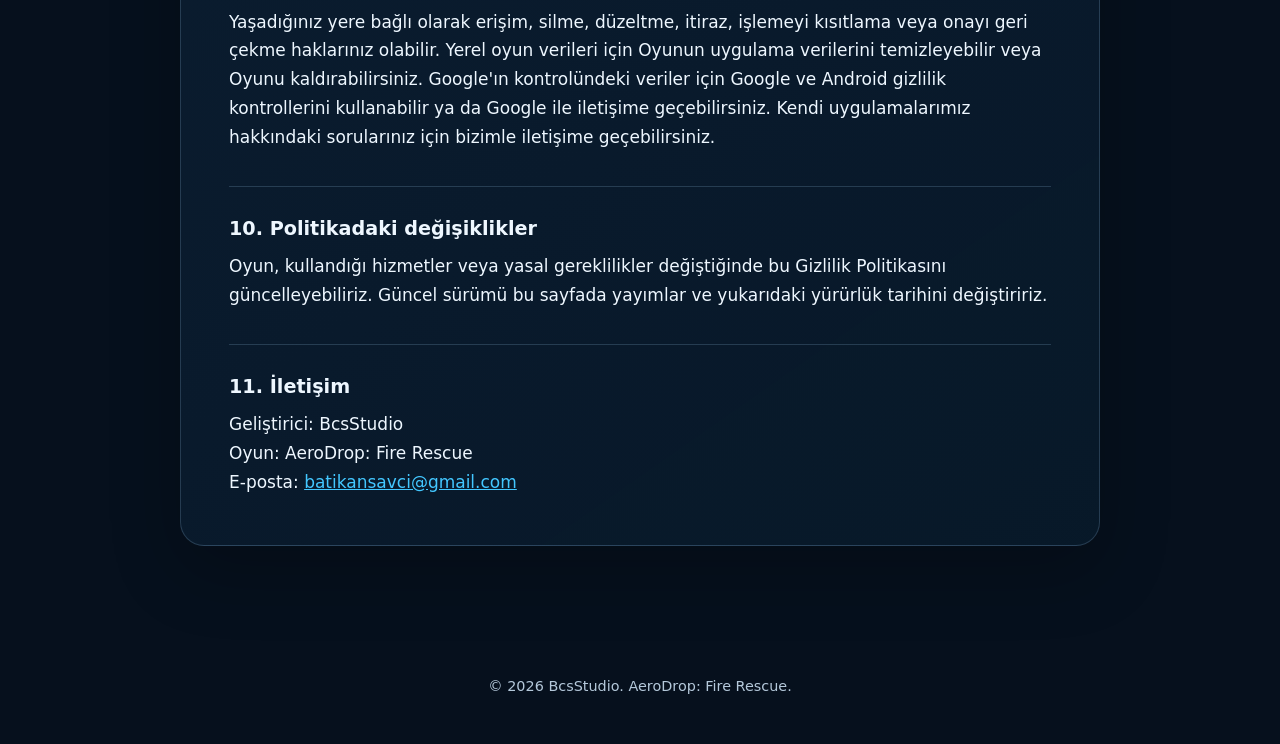
==== commit be431f55: "Update aerodrop_fire_rescue_privacy-policy.html" ====
--- a/Game/aerodrop_fire_rescue_privacy-policy.html
+++ b/Game/aerodrop_fire_rescue_privacy-policy.html
@@ -273,7 +273,7 @@
 
       <section>
         <h3>11. Contact</h3>
-        <p>Developer: BcsStudio<br>Game: AeroDrop: Fire Rescue<br>Email: <a href="mailto:YOUR_SUPPORT_EMAIL@example.com">YOUR_SUPPORT_EMAIL@example.com</a></p>
+        <p>Developer: BcsStudio<br>Game: AeroDrop: Fire Rescue<br>Email: <a href="mailto:batikansavci@gmail.com">batikansavci@gmail.com</a></p>
       </section>
     </article>
 
@@ -358,7 +358,7 @@
 
       <section>
         <h3>11. İletişim</h3>
-        <p>Geliştirici: BcsStudio<br>Oyun: AeroDrop: Fire Rescue<br>E-posta: <a href="mailto:YOUR_SUPPORT_EMAIL@example.com">YOUR_SUPPORT_EMAIL@example.com</a></p>
+        <p>Geliştirici: BcsStudio<br>Oyun: AeroDrop: Fire Rescue<br>E-posta: <a href="mailto:batikansavci@gmail.com">batikansavci@gmail.com</a></p>
       </section>
     </article>
   </main>
